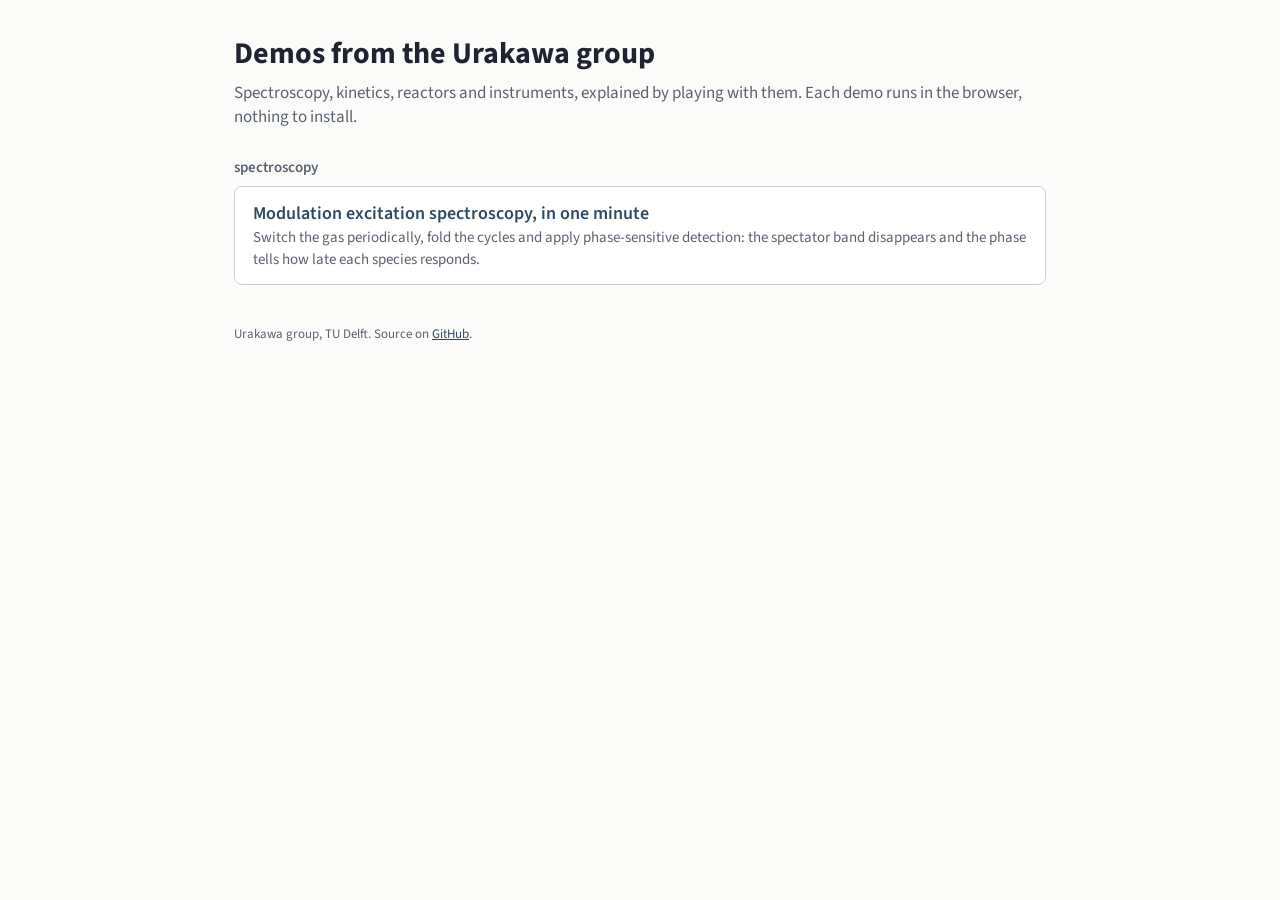
==== index.html @ b90eadd0 "Add spectroscopy/mes demo, landing page and bundled Source Sans 3" ====
<!DOCTYPE html>
<!-- Landing page of web-site-demos: one entry per demo, grouped by field. -->
<html lang="en">
<head>
<meta charset="utf-8">
<meta name="viewport" content="width=device-width, initial-scale=1">
<title>Urakawa group demos</title>
<link rel="stylesheet" href="assets/fonts/source-sans-3/source-sans-3.css">
<style>
  :root { --ink: #1f2430; --soft: #5b6270; --line: #c9ccd2; --bg: #fbfbf9; --panel: #ffffff; --accent: #2e4a62; }
  * { box-sizing: border-box; }
  body { margin: 0; background: var(--bg); color: var(--ink); font-family: 'Source Sans 3', Arial, sans-serif; }
  main { max-width: 860px; margin: 0 auto; padding: 32px 24px 48px; }
  h1 { font-size: 30px; margin: 0 0 6px; font-weight: 700; }
  .lead { margin: 0 0 28px; color: var(--soft); font-size: 17px; }
  h2 { font-size: 15px; font-weight: 600; color: var(--soft); text-transform: lowercase; margin: 24px 0 8px; }
  a.demo { display: block; padding: 14px 18px; background: var(--panel); border: 1px solid var(--line); border-radius: 8px; color: inherit; text-decoration: none; }
  a.demo:hover { border-color: var(--accent); }
  a.demo b { display: block; font-size: 18px; font-weight: 600; color: var(--accent); }
  a.demo span { font-size: 15px; color: var(--soft); }
  footer { margin-top: 40px; font-size: 13px; color: var(--soft); }
  footer a { color: var(--accent); }
</style>
</head>
<body>
<main>
  <h1>Demos from the Urakawa group</h1>
  <p class="lead">Spectroscopy, kinetics, reactors and instruments, explained by playing with them. Each demo runs in the browser, nothing to install.</p>

  <h2>spectroscopy</h2>
  <a class="demo" href="demos/spectroscopy/mes/index.html">
    <b>Modulation excitation spectroscopy, in one minute</b>
    <span>Switch the gas periodically, fold the cycles and apply phase-sensitive detection: the spectator band disappears and the phase tells how late each species responds.</span>
  </a>

  <footer>Urakawa group, TU Delft. Source on <a href="https://github.com/urakawa-group/web-site-demos">GitHub</a>.</footer>
</main>
</body>
</html>
---- assets/fonts/source-sans-3/source-sans-3.css ----
/* Source Sans 3, served from this repository (no Google Fonts).
 * Files: @fontsource/source-sans-3 5.3.1, latin and greek subsets.
 * Licence: SIL Open Font License 1.1, see OFL.txt. */

@font-face {
  font-family: 'Source Sans 3';
  font-style: normal;
  font-weight: 400;
  font-display: swap;
  src: url(./source-sans-3-latin-400-normal.woff2) format('woff2');
  unicode-range: U+0000-00FF,U+0131,U+0152-0153,U+02BB-02BC,U+02C6,U+02DA,U+02DC,U+0304,U+0308,U+0329,U+2000-206F,U+20AC,U+2122,U+2191,U+2193,U+2212,U+2215,U+FEFF,U+FFFD;
}

@font-face {
  font-family: 'Source Sans 3';
  font-style: normal;
  font-weight: 400;
  font-display: swap;
  src: url(./source-sans-3-greek-400-normal.woff2) format('woff2');
  unicode-range: U+0370-0377,U+037A-037F,U+0384-038A,U+038C,U+038E-03A1,U+03A3-03FF;
}

@font-face {
  font-family: 'Source Sans 3';
  font-style: normal;
  font-weight: 600;
  font-display: swap;
  src: url(./source-sans-3-latin-600-normal.woff2) format('woff2');
  unicode-range: U+0000-00FF,U+0131,U+0152-0153,U+02BB-02BC,U+02C6,U+02DA,U+02DC,U+0304,U+0308,U+0329,U+2000-206F,U+20AC,U+2122,U+2191,U+2193,U+2212,U+2215,U+FEFF,U+FFFD;
}

@font-face {
  font-family: 'Source Sans 3';
  font-style: normal;
  font-weight: 600;
  font-display: swap;
  src: url(./source-sans-3-greek-600-normal.woff2) format('woff2');
  unicode-range: U+0370-0377,U+037A-037F,U+0384-038A,U+038C,U+038E-03A1,U+03A3-03FF;
}

@font-face {
  font-family: 'Source Sans 3';
  font-style: normal;
  font-weight: 700;
  font-display: swap;
  src: url(./source-sans-3-latin-700-normal.woff2) format('woff2');
  unicode-range: U+0000-00FF,U+0131,U+0152-0153,U+02BB-02BC,U+02C6,U+02DA,U+02DC,U+0304,U+0308,U+0329,U+2000-206F,U+20AC,U+2122,U+2191,U+2193,U+2212,U+2215,U+FEFF,U+FFFD;
}

@font-face {
  font-family: 'Source Sans 3';
  font-style: normal;
  font-weight: 700;
  font-display: swap;
  src: url(./source-sans-3-greek-700-normal.woff2) format('woff2');
  unicode-range: U+0370-0377,U+037A-037F,U+0384-038A,U+038C,U+038E-03A1,U+03A3-03FF;
}

@font-face {
  font-family: 'Source Sans 3';
  font-style: italic;
  font-weight: 400;
  font-display: swap;
  src: url(./source-sans-3-latin-400-italic.woff2) format('woff2');
  unicode-range: U+0000-00FF,U+0131,U+0152-0153,U+02BB-02BC,U+02C6,U+02DA,U+02DC,U+0304,U+0308,U+0329,U+2000-206F,U+20AC,U+2122,U+2191,U+2193,U+2212,U+2215,U+FEFF,U+FFFD;
}

@font-face {
  font-family: 'Source Sans 3';
  font-style: italic;
  font-weight: 400;
  font-display: swap;
  src: url(./source-sans-3-greek-400-italic.woff2) format('woff2');
  unicode-range: U+0370-0377,U+037A-037F,U+0384-038A,U+038C,U+038E-03A1,U+03A3-03FF;
}
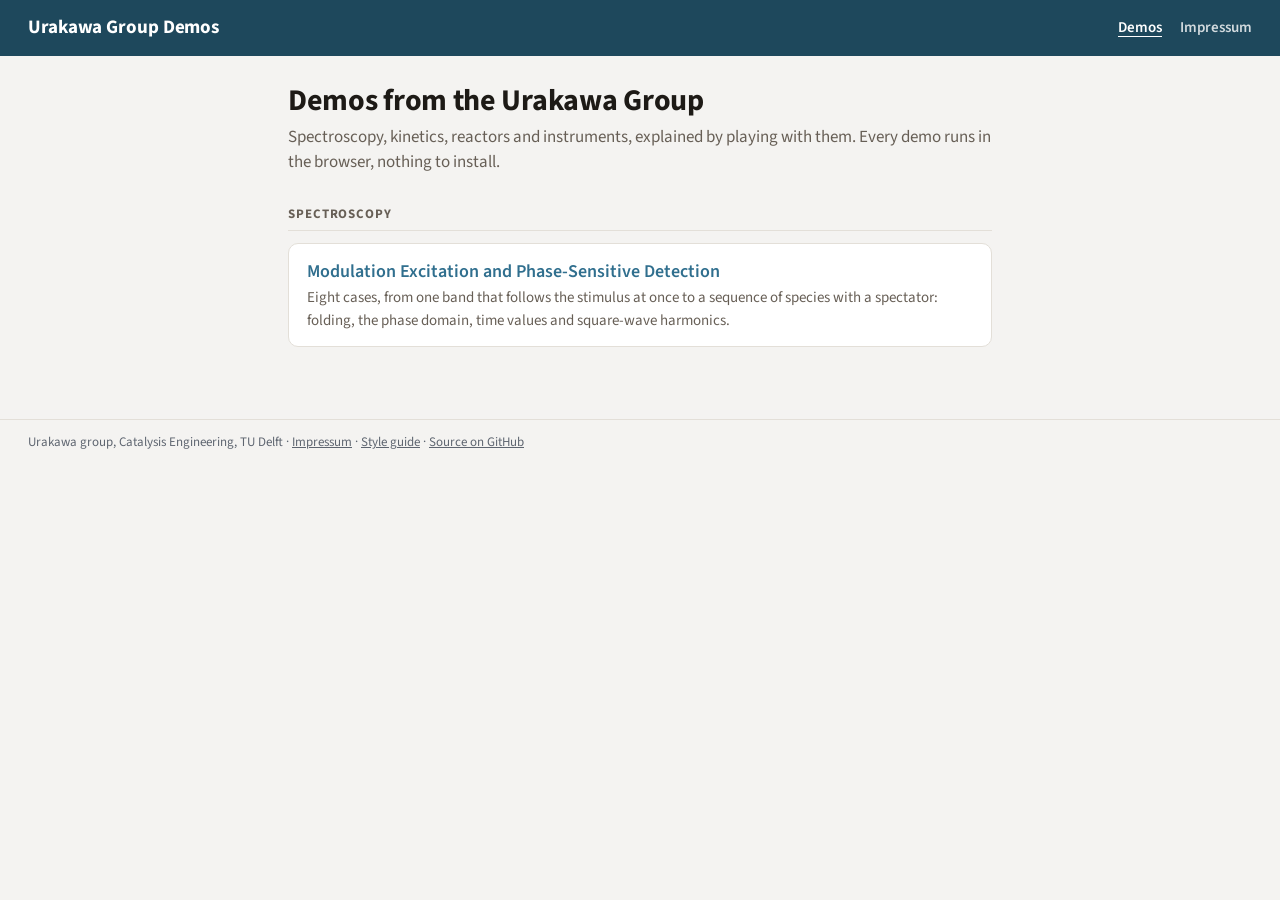
==== commit 546e6eff: "mes-psd: one page, eight cases; design tokens, style guide, two views, Impressum, references from .b" ====
--- a/index.html
+++ b/index.html
@@ -1,39 +1,28 @@
 <!DOCTYPE html>
-<!-- Landing page of web-site-demos: one entry per demo, grouped by field. -->
+<!-- Landing page of web-site-demos: one card per demo, grouped by field. -->
 <html lang="en">
 <head>
 <meta charset="utf-8">
 <meta name="viewport" content="width=device-width, initial-scale=1">
-<title>Urakawa group demos</title>
-<link rel="stylesheet" href="assets/fonts/source-sans-3/source-sans-3.css">
-<style>
-  :root { --ink: #1f2430; --soft: #5b6270; --line: #c9ccd2; --bg: #fbfbf9; --panel: #ffffff; --accent: #2e4a62; }
-  * { box-sizing: border-box; }
-  body { margin: 0; background: var(--bg); color: var(--ink); font-family: 'Source Sans 3', Arial, sans-serif; }
-  main { max-width: 860px; margin: 0 auto; padding: 32px 24px 48px; }
-  h1 { font-size: 30px; margin: 0 0 6px; font-weight: 700; }
-  .lead { margin: 0 0 28px; color: var(--soft); font-size: 17px; }
-  h2 { font-size: 15px; font-weight: 600; color: var(--soft); text-transform: lowercase; margin: 24px 0 8px; }
-  a.demo { display: block; padding: 14px 18px; background: var(--panel); border: 1px solid var(--line); border-radius: 8px; color: inherit; text-decoration: none; }
-  a.demo:hover { border-color: var(--accent); }
-  a.demo b { display: block; font-size: 18px; font-weight: 600; color: var(--accent); }
-  a.demo span { font-size: 15px; color: var(--soft); }
-  footer { margin-top: 40px; font-size: 13px; color: var(--soft); }
-  footer a { color: var(--accent); }
-</style>
+<title>Urakawa Group Demos</title>
+<link rel="stylesheet" href="assets/site.css">
 </head>
 <body>
-<main>
-  <h1>Demos from the Urakawa group</h1>
-  <p class="lead">Spectroscopy, kinetics, reactors and instruments, explained by playing with them. Each demo runs in the browser, nothing to install.</p>
+<main class="page">
+  <h1>Demos from the Urakawa Group</h1>
+  <p class="lead">Spectroscopy, kinetics, reactors and instruments, explained by playing with them. Every demo runs in the browser, nothing to install.</p>
 
-  <h2>spectroscopy</h2>
-  <a class="demo" href="demos/spectroscopy/mes/index.html">
-    <b>Modulation excitation spectroscopy, in one minute</b>
-    <span>Switch the gas periodically, fold the cycles and apply phase-sensitive detection: the spectator band disappears and the phase tells how late each species responds.</span>
-  </a>
-
-  <footer>Urakawa group, TU Delft. Source on <a href="https://github.com/urakawa-group/web-site-demos">GitHub</a>.</footer>
+  <h2>Spectroscopy</h2>
+  <div class="cards">
+    <a class="card" href="demos/spectroscopy/mes-psd/index.html">
+      <span class="card-title">Modulation Excitation and Phase-Sensitive Detection</span>
+      <span class="card-desc">Eight cases, from one band that follows the stimulus at once to a sequence of species with a spectator: folding, the phase domain, time values and square-wave harmonics.</span>
+    </a>
+  </div>
 </main>
+<script type="module">
+  import { initShell } from './assets/shell.js';
+  initShell({ page: 'demos' });
+</script>
 </body>
 </html>
--- a/assets/site.css
+++ b/assets/site.css
@@ -0,0 +1,194 @@
+/* Site styles. Every colour, size and weight comes from a token in tokens.js
+   (written into :root by installTokens). No literal colour or font size below
+   this line; a layout length is fine. */
+
+@import url('fonts/source-sans-3/source-sans-3.css');
+
+* { box-sizing: border-box; }
+html, body { margin: 0; }
+body {
+  background: var(--surface-page);
+  font-family: var(--font-sans);
+  font-size: var(--t-body-size);
+  color: var(--t-body-color);
+  line-height: var(--t-body-lh);
+  -webkit-text-size-adjust: 100%;
+}
+a { color: var(--accent); }
+a:hover { color: var(--accent-strong); }
+code { font-family: var(--t-code-ff); font-size: var(--t-code-size); color: var(--t-code-color); }
+
+/* type roles as classes, for markup that is not a heading */
+.note { font-size: var(--t-footer-size); color: var(--t-footer-color); margin-top: var(--space-3); }
+.t-lead { font-size: var(--t-lead-size); color: var(--t-lead-color); line-height: var(--t-lead-lh); }
+
+/* ---------- header and footer ---------- */
+.site-header {
+  background: var(--accent-strong);
+  color: var(--on-accent);
+  display: flex; align-items: center; gap: var(--space-4);
+  padding: 0 var(--space-5); min-height: 56px;
+}
+.site-header .wordmark {
+  font-size: var(--t-wordmark-size); font-weight: var(--t-wordmark-weight); color: var(--t-wordmark-color);
+  letter-spacing: var(--t-wordmark-ls); text-decoration: none; margin-right: auto;
+}
+.site-header nav { display: flex; gap: var(--space-4); align-items: center; }
+.site-header nav a {
+  font-size: var(--t-nav-size); font-weight: var(--t-nav-weight); color: var(--t-nav-color);
+  text-decoration: none; opacity: 0.8;
+}
+.site-header nav a:hover, .site-header nav a[aria-current] { opacity: 1; text-decoration: underline; text-underline-offset: 4px; }
+
+.view-switch { display: inline-flex; border: 1px solid var(--on-accent); border-radius: var(--radius-sm); overflow: hidden; }
+.view-switch button {
+  font: inherit; font-size: var(--t-nav-size); font-weight: var(--t-nav-weight);
+  background: transparent; color: var(--on-accent); border: 0; padding: 4px 12px; cursor: pointer; min-height: 30px;
+}
+.view-switch button[aria-pressed="true"] { background: var(--on-accent); color: var(--accent-strong); }
+
+.site-footer {
+  font-size: var(--t-footer-size); color: var(--t-footer-color);
+  max-width: 1280px; margin: var(--space-6) auto 0; padding: var(--space-3) var(--space-5) var(--space-5);
+  border-top: 1px solid var(--line-soft);
+}
+.site-footer a { color: inherit; }
+
+/* ---------- page layout ---------- */
+.page { max-width: 760px; margin: 0 auto; padding: var(--space-5); }
+.page-wide { max-width: 1280px; margin: 0 auto; padding: var(--space-5); }
+h1, .page-title {
+  font-size: var(--t-page-title-size); font-weight: var(--t-page-title-weight); color: var(--t-page-title-color);
+  line-height: var(--t-page-title-lh); letter-spacing: var(--t-page-title-ls); margin: 0 0 6px;
+}
+.lead { font-size: var(--t-lead-size); color: var(--t-lead-color); line-height: var(--t-lead-lh); margin: 0 0 var(--space-5); max-width: 760px; }
+h2, .section-head {
+  font-size: var(--t-section-head-size); font-weight: var(--t-section-head-weight); color: var(--t-section-head-color);
+  text-transform: var(--t-section-head-tt); letter-spacing: var(--t-section-head-ls);
+  margin: var(--space-5) 0 var(--space-3); padding-bottom: 6px; border-bottom: 1px solid var(--line-soft);
+}
+p { margin: 0 0 var(--space-3); }
+
+/* key/value grid (Impressum) */
+.info-grid { display: grid; grid-template-columns: 160px 1fr; gap: 6px var(--space-4); }
+.info-grid .k { font-size: var(--t-label-size); font-weight: var(--t-label-weight); color: var(--t-label-color); }
+[data-w="compact"] .info-grid { grid-template-columns: 1fr; gap: 0; }
+[data-w="compact"] .info-grid .k { margin-top: var(--space-2); }
+
+/* cards */
+.cards { display: grid; gap: var(--space-3); }
+a.card {
+  display: block; background: var(--surface); border: 1px solid var(--line-soft); border-radius: var(--radius-lg);
+  padding: 14px 18px; color: inherit; text-decoration: none;
+}
+a.card:hover { border-color: var(--accent); box-shadow: var(--shadow-card); }
+a.card .card-title { display: block; font-size: var(--t-card-title-size); font-weight: var(--t-card-title-weight); color: var(--t-card-title-color); }
+a.card .card-desc { display: block; font-size: var(--t-card-desc-size); color: var(--t-card-desc-color); line-height: var(--t-card-desc-lh); }
+
+/* ---------- citations ---------- */
+sup.cite { font-size: var(--t-cite-sup-size); font-weight: var(--t-cite-sup-weight); line-height: 0; }
+sup.cite a { color: var(--t-cite-sup-color); text-decoration: none; }
+sup.cite a:hover { text-decoration: underline; }
+ol.refs {
+  list-style: none; margin: var(--space-3) 0 0; padding: var(--space-2) var(--space-3);
+  background: var(--ref-surface); border: 1px solid var(--ref-border); border-radius: var(--radius);
+}
+ol.refs li { display: grid; grid-template-columns: 26px 1fr; padding: 8px 0 8px 10px; border-left: 3px solid var(--ref-accent); margin: 6px 0; }
+ol.refs li:target { background: var(--surface); }
+ol.refs .n { font-size: var(--t-cite-sup-size); font-weight: var(--t-cite-sup-weight); color: var(--t-cite-sup-color); padding-top: 2px; }
+ol.refs .short { font-size: var(--t-ref-short-size); font-weight: var(--t-ref-short-weight); color: var(--t-ref-short-color); display: block; }
+ol.refs .full { font-size: var(--t-ref-full-size); color: var(--t-ref-full-color); line-height: var(--t-ref-full-lh); display: block; }
+ol.refs .loc { font-size: var(--t-ref-loc-size); color: var(--t-ref-loc-color); font-style: var(--t-ref-loc-fs); display: block; }
+
+/* ---------- demo: controls ---------- */
+.case-picker { display: flex; flex-wrap: wrap; gap: var(--space-2); margin: 0 0 var(--space-3); }
+.case-picker button, .btn {
+  font: inherit; font-size: var(--t-button-size); font-weight: var(--t-button-weight); color: var(--t-button-color);
+  background: var(--surface); border: 1px solid var(--line); border-radius: var(--radius-sm);
+  padding: 6px 12px; min-height: 34px; cursor: pointer;
+}
+.case-picker button:hover, .btn:hover { background: var(--surface-hover); }
+.case-picker button[aria-pressed="true"] { background: var(--accent-tint); border-color: var(--accent); color: var(--accent); }
+.case-picker .n { color: var(--ink-300); margin-right: 6px; font-weight: var(--t-control-weight); }
+.btn.primary { background: var(--accent); border-color: var(--accent); color: var(--on-accent); }
+.btn.primary:hover { background: var(--accent-strong); }
+
+.controls {
+  display: flex; flex-wrap: wrap; align-items: flex-end; gap: var(--space-3) var(--space-4);
+  background: var(--surface); border: 1px solid var(--line-soft); border-radius: var(--radius);
+  padding: var(--space-3) var(--space-4);
+}
+.ctl { display: flex; flex-direction: column; gap: var(--space-1); font-size: var(--t-control-size); color: var(--t-control-color); min-width: 160px; }
+.ctl b { font-weight: var(--t-control-value-weight); color: var(--t-control-value-color); }
+.ctl input[type=range] { width: 180px; accent-color: var(--accent); }
+.ctl select { font: inherit; font-size: var(--t-control-size); color: var(--t-control-value-color); padding: 4px 6px; border: 1px solid var(--line); border-radius: var(--radius-sm); background: var(--surface); min-height: 30px; }
+.ctl.check { flex-direction: row; align-items: center; gap: var(--space-2); min-width: 0; }
+.seg { display: inline-flex; border: 1px solid var(--line); border-radius: var(--radius-sm); overflow: hidden; }
+.seg button { font: inherit; font-size: var(--t-control-size); color: var(--t-control-color); background: var(--surface); border: 0; border-left: 1px solid var(--line); padding: 4px 10px; min-height: 30px; cursor: pointer; }
+.seg button:first-child { border-left: 0; }
+.seg button[aria-pressed="true"] { background: var(--accent-tint); color: var(--accent); font-weight: var(--t-control-value-weight); }
+.ctl-actions { display: flex; gap: var(--space-2); margin-left: auto; }
+[data-w="compact"] .ctl-actions { margin-left: 0; }
+
+/* ---------- demo: panels ---------- */
+.grid { display: grid; grid-template-columns: 1fr 1fr; gap: var(--space-3); margin-top: var(--space-3); }
+[data-w="compact"] .grid { grid-template-columns: 1fr; }
+.panel { background: var(--surface); border: 1px solid var(--line-soft); border-radius: var(--radius); padding: var(--space-3) var(--space-3) var(--space-2); min-width: 0; }
+.panel h3 { font-size: var(--t-panel-title-size); font-weight: var(--t-panel-title-weight); color: var(--t-panel-title-color); margin: 0 0 2px; }
+.panel .sub { font-size: var(--t-panel-sub-size); color: var(--t-panel-sub-color); line-height: var(--t-panel-sub-lh); margin: 0 0 6px; min-height: 19px; }
+.panel canvas { display: block; width: 100%; height: var(--chart-h); }
+[data-w="compact"] .panel canvas { height: var(--chart-h-compact); }
+.legend { display: flex; flex-wrap: wrap; gap: 4px 16px; font-size: var(--t-panel-sub-size); color: var(--t-panel-sub-color); padding: 4px 0 2px; }
+.legend span::before { content: ''; display: inline-block; width: 18px; height: 0; border-top: 2.5px solid var(--c); vertical-align: middle; margin-right: 6px; }
+.legend span.dashed::before { border-top-style: dashed; }
+
+table.readout { border-collapse: collapse; font-size: var(--t-table-size); color: var(--t-table-color); margin-top: var(--space-3); background: var(--surface); }
+table.readout th { font-size: var(--t-table-head-size); font-weight: var(--t-table-head-weight); color: var(--t-table-head-color); text-align: right; }
+table.readout th:first-child, table.readout td:first-child { text-align: left; }
+table.readout th, table.readout td { padding: 5px 12px; border-bottom: 1px solid var(--line-soft); text-align: right; font-variant-numeric: tabular-nums; }
+.readout-wrap { overflow-x: auto; }
+
+.explain { display: grid; grid-template-columns: minmax(0, 760px) minmax(0, 1fr); gap: var(--space-5); margin-top: var(--space-5); }
+[data-w="compact"] .explain, [data-w="mid"] .explain { grid-template-columns: 1fr; }
+.formula { font-size: var(--t-lead-size); color: var(--ink-900); background: var(--surface); border: 1px solid var(--line-soft); border-radius: var(--radius); padding: var(--space-2) var(--space-3); margin: 0 0 var(--space-3); overflow-x: auto; }
+.formula i { font-style: italic; }
+
+/* ---------- presentation view: zoom plus the subtractions in tokens.js ---------- */
+html[data-view="presentation"] .site-header,
+html[data-view="presentation"] .site-footer,
+html[data-view="presentation"] .lead,
+html[data-view="presentation"] .explain { display: none; }
+.present-bar { display: none; }
+html[data-view="presentation"] .present-bar {
+  display: flex; gap: var(--space-2); align-items: center; position: fixed; right: 10px; bottom: 10px; z-index: 10;
+  background: var(--surface); border: 1px solid var(--line); border-radius: var(--radius-sm); padding: 4px 6px;
+  font-size: var(--t-control-size); color: var(--t-control-color); opacity: 0.25; transition: opacity 0.2s;
+}
+html[data-view="presentation"] .present-bar:hover { opacity: 1; }
+
+/* ---------- style guide ---------- */
+.sg-section { max-width: 1100px; }
+.sg-note { color: var(--ink-500); max-width: 760px; }
+.sg-h3 { font-size: var(--t-panel-title-size); font-weight: var(--t-panel-title-weight); color: var(--t-panel-title-color); margin: var(--space-4) 0 var(--space-2); }
+.sg-rules li { margin-bottom: var(--space-2); max-width: 900px; }
+.sg-swatches { display: grid; grid-template-columns: repeat(auto-fill, minmax(250px, 1fr)); gap: var(--space-3); }
+.sg-swatch { display: grid; grid-template-columns: 44px 1fr; grid-template-rows: auto auto auto; column-gap: var(--space-3); background: var(--surface); border: 1px solid var(--line-soft); border-radius: var(--radius); padding: var(--space-2); }
+.sg-swatch .chip { grid-row: 1 / 4; width: 44px; height: 44px; border-radius: var(--radius-sm); border: 1px solid var(--line-soft); }
+.sg-swatch .val, .sg-type .val { font-family: var(--font-mono); font-size: var(--t-code-size); color: var(--ink-300); }
+.sg-swatch .use, .sg-type .use { font-size: var(--t-panel-sub-size); color: var(--ink-500); line-height: var(--t-panel-sub-lh); }
+.sg-scheme { display: inline-grid; gap: 4px; background: var(--surface); border: 1px solid var(--line-soft); border-radius: var(--radius); padding: var(--space-3); }
+.sg-scheme .row { display: grid; grid-template-columns: 70px repeat(5, 54px); gap: 4px; align-items: center; }
+.sg-scheme .row .chip { height: 26px; border-radius: var(--radius-sm); }
+.sg-scheme .row.head span { font-size: var(--t-tick-size); color: var(--ink-300); text-align: center; }
+.sg-specimen { background: var(--surface); border: 1px solid var(--line-soft); border-radius: var(--radius); padding: var(--space-3) var(--space-4); font-size: calc(var(--t-lead-size) * 1.3); color: var(--ink-900); line-height: var(--t-body-lh); }
+table.sg-type { border-collapse: collapse; width: 100%; background: var(--surface); }
+table.sg-type td { padding: 8px 12px; border-bottom: 1px solid var(--line-soft); vertical-align: middle; }
+table.sg-type td:first-child { width: 34%; }
+table.sg-type td:nth-child(2) { width: 22%; }
+.sg-chart { display: grid; grid-template-columns: minmax(0, 1fr) minmax(0, 1fr); gap: var(--space-4); align-items: start; }
+[data-w="compact"] .sg-chart, [data-w="mid"] .sg-chart { grid-template-columns: 1fr; }
+
+/* compact shell: the header keeps one line, the view switch goes (nobody presents from a phone) */
+.site-header .wordmark { white-space: nowrap; }
+[data-w="compact"] .site-header { padding: 0 var(--space-3); gap: var(--space-3); }
+[data-w="compact"] .site-header .view-switch { display: none; }
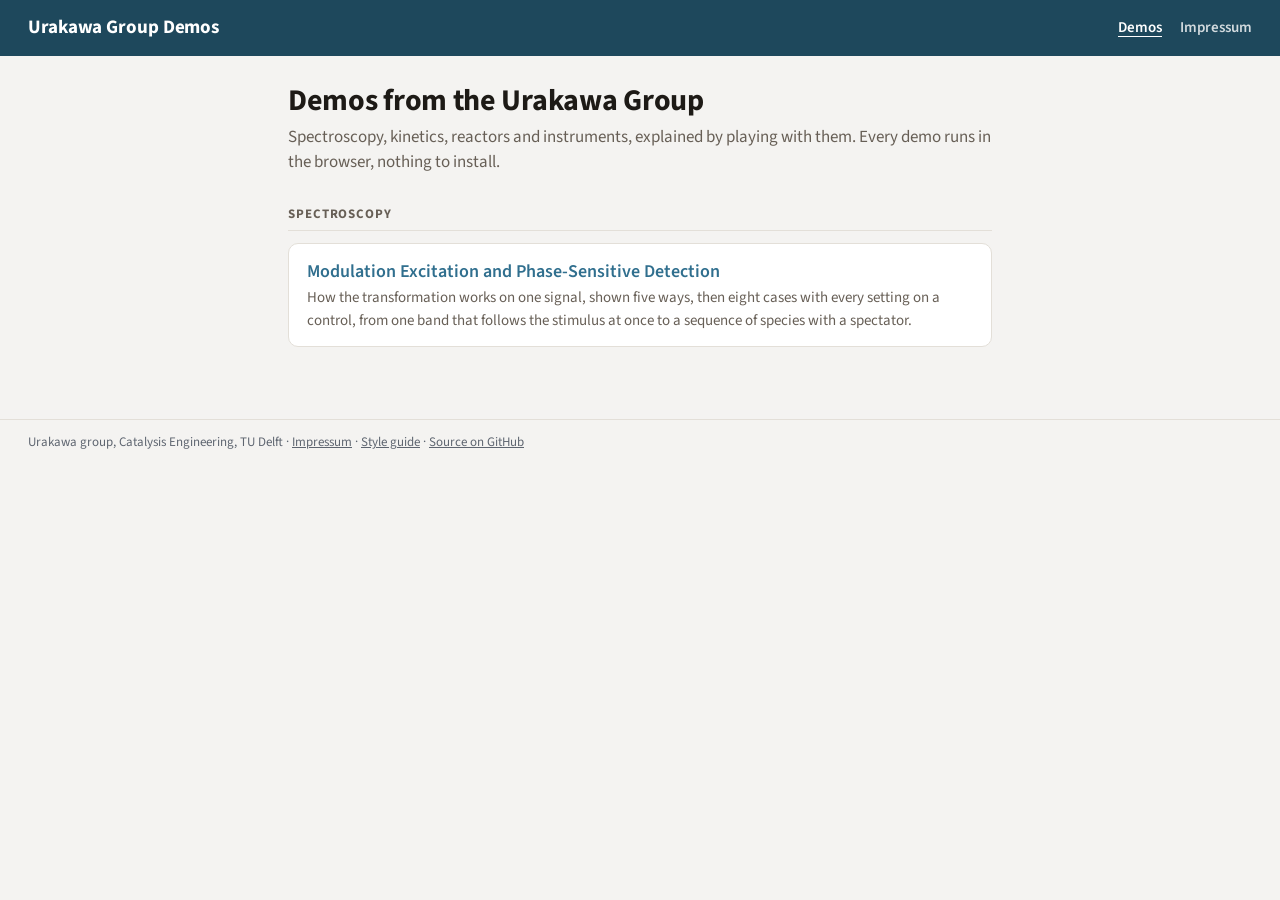
==== commit f71521d2: "Update card description for modulation excitation demo to clarify signal transformation details" ====
--- a/index.html
+++ b/index.html
@@ -16,7 +16,7 @@
   <div class="cards">
     <a class="card" href="demos/spectroscopy/mes-psd/index.html">
       <span class="card-title">Modulation Excitation and Phase-Sensitive Detection</span>
-      <span class="card-desc">Eight cases, from one band that follows the stimulus at once to a sequence of species with a spectator: folding, the phase domain, time values and square-wave harmonics.</span>
+      <span class="card-desc">How the transformation works on one signal, shown five ways, then eight cases with every setting on a control, from one band that follows the stimulus at once to a sequence of species with a spectator.</span>
     </a>
   </div>
 </main>
--- a/assets/site.css
+++ b/assets/site.css
@@ -49,7 +49,7 @@
 
 .site-footer {
   font-size: var(--t-footer-size); color: var(--t-footer-color);
-  max-width: 1280px; margin: var(--space-6) auto 0; padding: var(--space-3) var(--space-5) var(--space-5);
+  max-width: 1760px; margin: var(--space-6) auto 0; padding: var(--space-3) var(--space-5) var(--space-5);
   border-top: 1px solid var(--line-soft);
 }
 .site-footer a { color: inherit; }
@@ -57,6 +57,7 @@
 /* ---------- page layout ---------- */
 .page { max-width: 760px; margin: 0 auto; padding: var(--space-5); }
 .page-wide { max-width: 1280px; margin: 0 auto; padding: var(--space-5); }
+.page-demo { max-width: 1760px; margin: 0 auto; padding: var(--space-5); }
 h1, .page-title {
   font-size: var(--t-page-title-size); font-weight: var(--t-page-title-weight); color: var(--t-page-title-color);
   line-height: var(--t-page-title-lh); letter-spacing: var(--t-page-title-ls); margin: 0 0 6px;
@@ -99,6 +100,62 @@
 ol.refs .short { font-size: var(--t-ref-short-size); font-weight: var(--t-ref-short-weight); color: var(--t-ref-short-color); display: block; }
 ol.refs .full { font-size: var(--t-ref-full-size); color: var(--t-ref-full-color); line-height: var(--t-ref-full-lh); display: block; }
 ol.refs .loc { font-size: var(--t-ref-loc-size); color: var(--t-ref-loc-color); font-style: var(--t-ref-loc-fs); display: block; }
+
+/* ---------- demo: head with the case selector ---------- */
+.demo-head { display: grid; grid-template-columns: 2fr 1fr; gap: var(--space-5); align-items: start; margin-bottom: var(--space-3); }
+.demo-head .lead { margin-bottom: 0; }
+[data-w="compact"] .demo-head { grid-template-columns: 1fr; gap: var(--space-3); }
+.case-select { position: relative; display: flex; flex-direction: column; gap: var(--space-1); padding-top: 4px; }
+.case-select-label { font-size: var(--t-control-size); color: var(--t-control-color); }
+#caseBtn {
+  font: inherit; font-size: var(--t-case-current-size); font-weight: var(--t-case-current-weight); color: var(--t-case-current-color);
+  display: flex; align-items: center; gap: var(--space-2); width: 100%; text-align: left;
+  background: var(--accent-tint); border: 1px solid var(--accent); border-radius: var(--radius-sm);
+  padding: 8px 12px; min-height: 44px; cursor: pointer;
+}
+#caseBtn .caret { margin-left: auto; color: var(--accent); }
+#caseBtn .n, #caseMenu .n { color: var(--ink-300); font-weight: var(--t-control-weight); min-width: 1.2em; }
+#caseMenu {
+  position: absolute; top: 100%; left: 0; right: 0; z-index: 20; margin: 4px 0 0; padding: 4px 0; list-style: none;
+  background: var(--surface); border: 1px solid var(--line); border-radius: var(--radius-sm); box-shadow: var(--shadow-menu);
+}
+#caseMenu li {
+  display: flex; gap: var(--space-2); padding: 8px 12px; cursor: pointer;
+  font-size: var(--t-button-size); font-weight: var(--t-button-weight); color: var(--t-button-color);
+}
+#caseMenu li:hover, #caseMenu li:focus { background: var(--surface-hover); outline: none; }
+#caseMenu li[aria-selected="true"] { color: var(--accent); background: var(--accent-tint); }
+
+/* breadcrumb above the title of a demo sub-page */
+.crumbs { font-size: var(--t-control-size); color: var(--t-control-color); margin: 0 0 var(--space-1); }
+.crumbs a { text-decoration: none; }
+.crumbs a:hover { text-decoration: underline; }
+
+/* a case is a snapshot of settings: mark it once a setting differs */
+.case-actions { display: flex; gap: var(--space-2); }
+.case-actions .btn { flex: 1; }
+.case-actions .btn:disabled { opacity: 0.45; cursor: default; }
+#caseBtn .changed-mark { display: none; font-size: var(--t-control-size); font-weight: var(--t-control-weight); color: var(--ink-500); border: 1px solid var(--line); border-radius: var(--radius-sm); padding: 0 6px; }
+.case-select.changed #caseBtn .changed-mark { display: inline; }
+
+/* species editor: one row per species */
+.species-panel { background: var(--surface); border: 1px solid var(--line-soft); border-radius: var(--radius); padding: var(--space-2) var(--space-4) var(--space-3); margin-top: var(--space-3); }
+.species-head { display: flex; align-items: center; justify-content: space-between; font-size: var(--t-control-size); color: var(--t-control-color); margin-bottom: var(--space-1); }
+.sp-row { display: flex; flex-wrap: wrap; align-items: flex-end; gap: var(--space-2) var(--space-4); padding: var(--space-2) 0; border-top: 1px solid var(--line-soft); }
+.sp-row .ctl { min-width: 0; }
+.sp-row .ctl input[type=range] { width: 150px; }
+.sp-name { display: flex; align-items: center; gap: var(--space-2); min-width: 170px; }
+.sp-swatch { display: inline-block; width: 18px; height: 0; border-top: 3px solid var(--c); }
+.sp-swatch.dashed { border-top-style: dashed; }
+.sp-name input, .ctl.num input {
+  font: inherit; font-size: var(--t-control-size); color: var(--t-control-value-color);
+  border: 1px solid var(--line); border-radius: var(--radius-sm); background: var(--surface); padding: 4px 6px; min-height: 30px;
+}
+.sp-name input { width: 140px; color: var(--c); font-weight: var(--t-control-value-weight); }
+.ctl.num input { width: 84px; font-variant-numeric: tabular-nums; }
+.ctl.num input:disabled, .sp-row input:disabled + span, .sp-row select:disabled { opacity: 0.45; }
+.sp-remove { margin-left: auto; min-width: 34px; }
+[data-w="compact"] .sp-remove { margin-left: 0; }
 
 /* ---------- demo: controls ---------- */
 .case-picker { display: flex; flex-wrap: wrap; gap: var(--space-2); margin: 0 0 var(--space-3); }
@@ -133,6 +190,14 @@
 /* ---------- demo: panels ---------- */
 .grid { display: grid; grid-template-columns: 1fr 1fr; gap: var(--space-3); margin-top: var(--space-3); }
 [data-w="compact"] .grid { grid-template-columns: 1fr; }
+.grid.three { grid-template-columns: repeat(3, minmax(0, 1fr)); }
+[data-w="mid"] .grid.three { grid-template-columns: 1fr 1fr; }
+[data-w="compact"] .grid.three { grid-template-columns: 1fr; }
+.page-demo > h2 { margin-top: var(--space-5); }
+.ctl-group { display: contents; }
+.inline-ctl { display: inline-flex; align-items: center; gap: var(--space-2); }
+.inline-ctl b { font-weight: var(--t-control-value-weight); color: var(--t-control-value-color); }
+.inline-ctl input[type=range] { width: 160px; accent-color: var(--accent); }
 .panel { background: var(--surface); border: 1px solid var(--line-soft); border-radius: var(--radius); padding: var(--space-3) var(--space-3) var(--space-2); min-width: 0; }
 .panel h3 { font-size: var(--t-panel-title-size); font-weight: var(--t-panel-title-weight); color: var(--t-panel-title-color); margin: 0 0 2px; }
 .panel .sub { font-size: var(--t-panel-sub-size); color: var(--t-panel-sub-color); line-height: var(--t-panel-sub-lh); margin: 0 0 6px; min-height: 19px; }
@@ -148,16 +213,31 @@
 table.readout th, table.readout td { padding: 5px 12px; border-bottom: 1px solid var(--line-soft); text-align: right; font-variant-numeric: tabular-nums; }
 .readout-wrap { overflow-x: auto; }
 
-.explain { display: grid; grid-template-columns: minmax(0, 760px) minmax(0, 1fr); gap: var(--space-5); margin-top: var(--space-5); }
-[data-w="compact"] .explain, [data-w="mid"] .explain { grid-template-columns: 1fr; }
-.formula { font-size: var(--t-lead-size); color: var(--ink-900); background: var(--surface); border: 1px solid var(--line-soft); border-radius: var(--radius); padding: var(--space-2) var(--space-3); margin: 0 0 var(--space-3); overflow-x: auto; }
-.formula i { font-style: italic; }
+.explain { display: grid; grid-template-columns: minmax(0, 760px) minmax(0, 1fr); gap: var(--space-6); margin-top: var(--space-5); }
+[data-w="compact"] .explain, [data-w="mid"] .explain { grid-template-columns: 1fr; gap: 0; }
+.refs-section { margin-top: var(--space-5); }
+
+/* equation callouts: header, the equation, what it does, its symbols */
+.eq-callout { background: var(--surface); border: 1px solid var(--line-soft); border-left: 3px solid var(--accent); border-radius: var(--radius); padding: var(--space-3) var(--space-4); margin: 0 0 var(--space-3); }
+.eq-head { font-size: var(--t-panel-title-size); font-weight: var(--t-panel-title-weight); color: var(--t-panel-title-color); margin-bottom: var(--space-2); }
+.eq-math { font-size: var(--t-formula-size); color: var(--t-formula-color); line-height: var(--t-formula-lh); white-space: nowrap; overflow-x: auto; padding: var(--space-2) 0; }
+.eq-text { font-size: var(--t-panel-sub-size); color: var(--t-panel-sub-color); line-height: var(--t-panel-sub-lh); margin: var(--space-2) 0; }
+.eq-symbols { display: grid; grid-template-columns: max-content 1fr; gap: 3px var(--space-3); margin: 0; padding-top: var(--space-2); border-top: 1px solid var(--line-soft); font-size: var(--t-panel-sub-size); line-height: var(--t-panel-sub-lh); }
+.eq-symbols dt { color: var(--ink-900); }
+.eq-symbols dd { margin: 0; color: var(--t-panel-sub-color); }
+.frac { display: inline-flex; flex-direction: column; vertical-align: middle; text-align: center; margin: 0 0.15em; line-height: 1.25; }
+.frac .num { padding: 0 0.2em 1px; border-bottom: 1px solid currentColor; }
+.frac .den { padding: 1px 0.2em 0; }
+.int { display: inline-flex; align-items: center; font-size: 1.5em; line-height: 1; margin: 0 0.12em; }
+.int .lims { display: inline-flex; flex-direction: column; justify-content: space-between; font-size: 0.55em; height: 2.3em; margin-left: 0.15em; line-height: 1; }
 
 /* ---------- presentation view: zoom plus the subtractions in tokens.js ---------- */
 html[data-view="presentation"] .site-header,
 html[data-view="presentation"] .site-footer,
 html[data-view="presentation"] .lead,
-html[data-view="presentation"] .explain { display: none; }
+html[data-view="presentation"] .explain,
+html[data-view="presentation"] .refs-section,
+html[data-view="presentation"] .crumbs { display: none; }
 .present-bar { display: none; }
 html[data-view="presentation"] .present-bar {
   display: flex; gap: var(--space-2); align-items: center; position: fixed; right: 10px; bottom: 10px; z-index: 10;
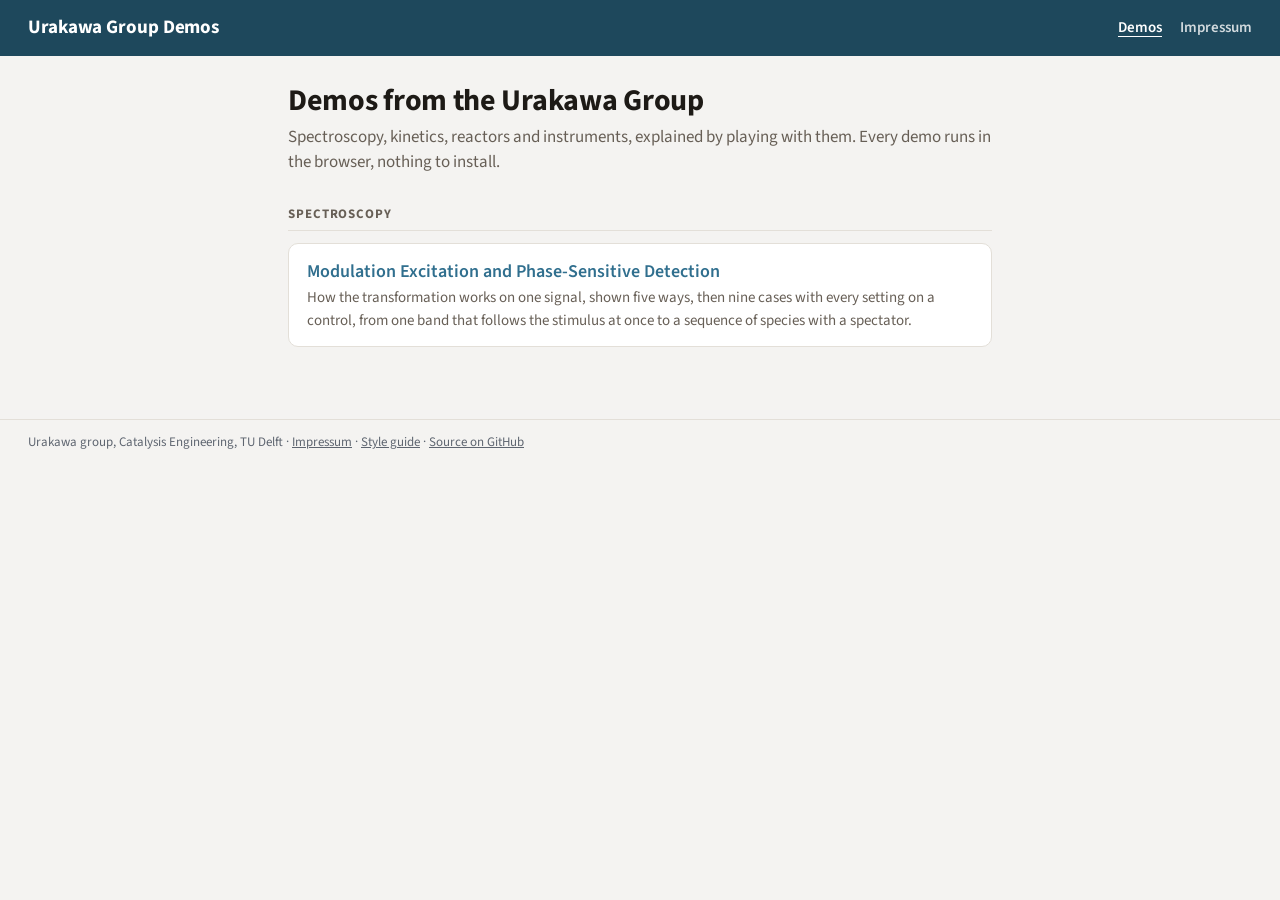
==== commit c8f8d561: "feat: add support for duty cycle in modulation cases - Introduced a new parameter `duty` to define t" ====
--- a/index.html
+++ b/index.html
@@ -16,7 +16,7 @@
   <div class="cards">
     <a class="card" href="demos/spectroscopy/mes-psd/index.html">
       <span class="card-title">Modulation Excitation and Phase-Sensitive Detection</span>
-      <span class="card-desc">How the transformation works on one signal, shown five ways, then eight cases with every setting on a control, from one band that follows the stimulus at once to a sequence of species with a spectator.</span>
+      <span class="card-desc">How the transformation works on one signal, shown five ways, then nine cases with every setting on a control, from one band that follows the stimulus at once to a sequence of species with a spectator.</span>
     </a>
   </div>
 </main>
--- a/assets/site.css
+++ b/assets/site.css
@@ -131,31 +131,236 @@
 .crumbs a { text-decoration: none; }
 .crumbs a:hover { text-decoration: underline; }
 
-/* a case is a snapshot of settings: mark it once a setting differs */
-.case-actions { display: flex; gap: var(--space-2); }
-.case-actions .btn { flex: 1; }
-.case-actions .btn:disabled { opacity: 0.45; cursor: default; }
-#caseBtn .changed-mark { display: none; font-size: var(--t-control-size); font-weight: var(--t-control-weight); color: var(--ink-500); border: 1px solid var(--line); border-radius: var(--radius-sm); padding: 0 6px; }
-.case-select.changed #caseBtn .changed-mark { display: inline; }
-
-/* species editor: one row per species */
-.species-panel { background: var(--surface); border: 1px solid var(--line-soft); border-radius: var(--radius); padding: var(--space-2) var(--space-4) var(--space-3); margin-top: var(--space-3); }
-.species-head { display: flex; align-items: center; justify-content: space-between; font-size: var(--t-control-size); color: var(--t-control-color); margin-bottom: var(--space-1); }
-.sp-row { display: flex; flex-wrap: wrap; align-items: flex-end; gap: var(--space-2) var(--space-4); padding: var(--space-2) 0; border-top: 1px solid var(--line-soft); }
-.sp-row .ctl { min-width: 0; }
-.sp-row .ctl input[type=range] { width: 150px; }
-.sp-name { display: flex; align-items: center; gap: var(--space-2); min-width: 170px; }
-.sp-swatch { display: inline-block; width: 18px; height: 0; border-top: 3px solid var(--c); }
+/* ---------- workbench: an app layout under the site header ----------
+   Full-height panels flush with the window edges, settings left and values
+   right, both collapsible. The centre scrolls on its own: first the stage
+   (title and plots, sized to the window), then the text. Nothing in it
+   changes size when a setting changes: subtitles and legends keep a fixed
+   height, so the plots never jump. */
+.page-wb { margin: 0; }
+body.wb-locked { overflow: hidden; }
+.workbench { position: relative; display: grid; grid-template-columns: 360px minmax(0, 1fr) 360px; align-items: stretch; }
+.workbench.left-closed { grid-template-columns: 44px minmax(0, 1fr) 360px; }
+.workbench.right-closed { grid-template-columns: 360px minmax(0, 1fr) 0; }
+.workbench.left-closed.right-closed { grid-template-columns: 44px minmax(0, 1fr) 0; }
+.wb-side {
+  background: var(--surface); padding: var(--space-3) var(--space-4); overflow-y: auto; min-height: 0;
+  display: flex; flex-direction: column; gap: var(--space-3); scrollbar-gutter: stable;
+}
+.side-open { display: flex; flex-direction: column; gap: var(--space-3); }
+.wb-left { border-right: 1px solid var(--line-soft); }
+.wb-right { border-left: 1px solid var(--line-soft); padding-left: var(--space-3); padding-right: var(--space-3); scrollbar-gutter: auto; }
+.right-closed .wb-right { display: none; }
+.left-closed .wb-left { padding: var(--space-2) 6px; overflow: visible; align-items: center; scrollbar-gutter: auto; }
+.left-closed .side-open { display: none; }
+.side-head { display: flex; align-items: center; justify-content: space-between; gap: var(--space-2); }
+.side-toggle {
+  font: inherit; font-size: var(--t-control-size); color: var(--ink-300); background: none;
+  border: 1px solid var(--line); border-radius: var(--radius-sm); padding: 2px 8px; cursor: pointer; align-self: flex-end;
+}
+.side-toggle:hover { background: var(--surface-hover); color: var(--ink-700); }
+.left-closed .side-toggle { align-self: center; padding: 2px 0; width: 30px; }
+.right-tab {
+  position: absolute; right: 0; top: var(--space-3); z-index: 5;
+  font: inherit; font-size: var(--t-control-size); color: var(--accent); background: var(--surface);
+  border: 1px solid var(--line); border-right: 0; border-radius: var(--radius-sm) 0 0 var(--radius-sm); padding: 4px 8px; cursor: pointer;
+}
+.right-tab:hover { background: var(--accent-tint); }
+.side-note { font-size: var(--t-footer-size); color: var(--t-footer-color); line-height: var(--t-panel-sub-lh); margin: 0; }
+
+.wb-main { min-height: 0; min-width: 0; overflow-y: auto; overscroll-behavior: contain; }
+.wb-side { overscroll-behavior: contain; }
+.wb-stage { display: flex; flex-direction: column; padding: var(--space-3) var(--space-4) var(--space-4); }
+.wb-below { padding: 0 var(--space-4); }
+.wb-below .explain { margin-top: var(--space-2); grid-template-columns: minmax(0, 1fr) minmax(0, 1fr); gap: var(--space-5); }
+[data-w="mid"] .wb-below .explain, [data-w="compact"] .wb-below .explain { grid-template-columns: 1fr; }
+.wb-below .site-footer { margin-top: var(--space-6); padding-left: 0; padding-right: 0; }
+.wb-head { flex: none; margin-bottom: var(--space-3); }
+.wb-head h1 { margin-bottom: 2px; }
+.wb-head .lead { margin-bottom: 0; }
+.wb-center { flex: 1 1 0; display: grid; grid-template-columns: 1fr 1fr; grid-template-rows: 1fr 1fr; gap: var(--space-3); min-height: 0; }
+.wb-center .panel { display: flex; flex-direction: column; min-height: 0; }
+.wb-center .panel canvas { flex: 1 1 0; min-height: 0; height: auto; }
+/* fixed heights: two lines of subtitle, one of legend, whatever they hold */
+.wb-center .panel .sub { flex: none; height: calc(2 * var(--t-panel-sub-lh) * 1em); overflow: hidden; }
+.sub-row { display: flex; align-items: flex-start; gap: var(--space-3); flex: none; }
+.wb-center .panel .sub-row .sub, .sub-row .sub { flex: 1 1 0; min-width: 0; }
+.phi-field { flex: none; white-space: nowrap; color: var(--data-highlight); font-weight: var(--t-control-value-weight); font-size: var(--t-panel-sub-size); }
+[data-w="wide"] .phi-field { font-size: calc(var(--t-panel-sub-size) * var(--wb-text-scale)); }
+.phi-field input {
+  font: inherit; color: inherit; width: 3.2em; text-align: right; font-variant-numeric: tabular-nums;
+  border: 1px solid var(--line); border-radius: var(--radius-sm); background: var(--surface); padding: 0 4px; margin: 0 1px;
+}
+.phi-field input:focus { outline: none; border-color: var(--data-highlight); }
+.phi-field input.preview { border-style: dashed; }
+.wb-center .panel h3 { flex: none; white-space: nowrap; overflow: hidden; text-overflow: ellipsis; }
+.wb-center .legend { flex: none; height: 2.9em; overflow: hidden; align-content: flex-start; }
+.wb-center .legend span { flex: none; white-space: nowrap; }
+/* the centre's text at the workbench scale, on a wide screen */
+[data-w="wide"] .wb-center .panel h3 { font-size: calc(var(--t-panel-title-size) * var(--wb-text-scale)); }
+[data-w="wide"] .wb-center .panel .sub,
+[data-w="wide"] .wb-center .legend { font-size: calc(var(--t-panel-sub-size) * var(--wb-text-scale)); }
+
+/* narrower than wide: the page scrolls as usual; head and plots, then settings, then values */
+[data-w="mid"] .workbench, [data-w="compact"] .workbench { grid-template-columns: 1fr; height: auto; }
+[data-w="mid"] .wb-main, [data-w="compact"] .wb-main { order: 0; overflow: visible; }
+[data-w="mid"] .wb-left, [data-w="compact"] .wb-left { order: 1; border-right: 0; border-top: 1px solid var(--line-soft); }
+[data-w="mid"] .wb-right, [data-w="compact"] .wb-right { order: 2; border-left: 0; border-top: 1px solid var(--line-soft); display: flex; }
+[data-w="mid"] .wb-below, [data-w="compact"] .wb-below { order: 3; }
+[data-w="mid"] .side-toggle, [data-w="compact"] .side-toggle, [data-w="mid"] .right-tab, [data-w="compact"] .right-tab { display: none; }
+[data-w="mid"] .left-closed .side-open, [data-w="compact"] .left-closed .side-open { display: flex; }
+[data-w="mid"] .rail, [data-w="compact"] .rail { display: none; }
+[data-w="mid"] .wb-center, [data-w="compact"] .wb-center { flex: none; }
+[data-w="mid"] .wb-center .panel canvas { flex: none; height: var(--chart-h); }
+[data-w="compact"] .wb-center { grid-template-columns: 1fr; grid-template-rows: none; }
+[data-w="compact"] .wb-center .panel canvas { flex: none; height: var(--chart-h-compact); }
+[data-w="mid"] .wb-side, [data-w="compact"] .wb-side { overflow: visible; }
+[data-w="mid"] .side-open { display: grid; grid-template-columns: repeat(2, minmax(0, 1fr)); align-items: start; }
+[data-w="mid"] .side-open > .sgroup:first-child { grid-column: 1 / -1; }
+[data-w="mid"] .side-open > .sgroup:last-child { grid-column: 1 / -1; }
+[data-w="mid"] #species { display: grid; grid-template-columns: repeat(2, minmax(0, 1fr)); }
+.ctl .seg { align-self: flex-start; }
+
+/* the rail: quick switches while the settings are collapsed, as in IR-bands */
+.rail { display: flex; flex-direction: column; align-items: center; gap: 5px; }
+.rail-btn {
+  width: 30px; height: 28px; padding: 0; display: flex; align-items: center; justify-content: center;
+  font: inherit; font-size: var(--t-control-size); font-weight: var(--t-control-value-weight); line-height: 1;
+  color: var(--ink-300); background: none; border: 1px solid var(--line); border-radius: var(--radius-sm); cursor: pointer;
+}
+.rail-btn:hover { background: var(--surface-hover); color: var(--ink-700); }
+.rail-btn.on { background: var(--accent-tint); border-color: var(--accent); color: var(--accent); }
+.rail-btn:disabled { opacity: 0.4; cursor: default; }
+.rail-btn[data-r^="sp:"] { border-left: 3px solid var(--c); }
+.rail-btn[data-r^="sp:"].on { color: var(--c); background: var(--surface); border-color: var(--c); }
+.rail-btn.refused { border-color: var(--data-on); }
+.rail-rule { width: 30px; margin: 4px 0; border: 0; border-top: 2px solid var(--line-soft); }
+.rail-wrap { position: relative; }
+.fly {
+  position: absolute; left: 36px; top: -4px; z-index: 40; min-width: 170px;
+  background: var(--surface); border: 1px solid var(--line); border-radius: var(--radius-sm); box-shadow: var(--shadow-menu); padding-bottom: 3px;
+}
+.fly-title { padding: 6px 10px 5px; border-bottom: 1px solid var(--line-soft); margin-bottom: 3px; font-size: var(--t-control-size); font-weight: var(--t-control-value-weight); color: var(--ink-700); white-space: nowrap; }
+.fly-item {
+  display: block; width: 100%; padding: 5px 10px; text-align: left; white-space: nowrap; cursor: pointer;
+  font: inherit; font-size: var(--t-control-size); color: var(--t-control-color); background: none; border: 0;
+}
+.fly-item:hover { background: var(--surface-hover); }
+.fly-item.fly-on { color: var(--accent); font-weight: var(--t-control-value-weight); background: var(--accent-tint); }
+
+/* the values in the right panel, as a table */
+table.readout.side { margin-top: 0; width: 100%; font-size: var(--t-table-size); }
+table.readout.side th, table.readout.side td { padding: 4px 3px; white-space: nowrap; }
+table.readout.side th { vertical-align: bottom; line-height: 1.15; }
+table.readout.side td:first-child { font-weight: var(--t-control-value-weight); max-width: 58px; overflow: hidden; text-overflow: ellipsis; }
+.th-sub { font-weight: var(--t-control-weight); color: var(--ink-300); font-size: var(--t-footer-size); }
+
+/* a group of the left panel: its heading folds it, as in IR-bands. Open, the
+   heading is the section head; folded, a step lighter, with what the group is
+   set to at the right. The case group's heading also carries "changed" and
+   the button that collapses the whole panel. */
+.sgroup { display: flex; flex-direction: column; gap: var(--space-2); padding-top: var(--space-2); border-top: 1px solid var(--line-soft); }
+.sgroup:first-child { border-top: 0; padding-top: 0; }
+.sg-head { display: flex; align-items: center; gap: var(--space-2); min-height: 28px; }
+.sg-toggle {
+  flex: 1; min-width: 0; display: flex; align-items: baseline; gap: var(--space-2); padding: 0; background: none; border: 0; cursor: pointer; text-align: left;
+  font: inherit; font-size: var(--t-section-head-size); font-weight: var(--t-section-head-weight); color: var(--t-section-head-color);
+  text-transform: var(--t-section-head-tt); letter-spacing: var(--t-section-head-ls);
+}
+.sg-toggle:hover .sg-name { color: var(--ink-900); }
+.sg-sum { display: none; margin-left: auto; min-width: 0; overflow: hidden; text-overflow: ellipsis; white-space: nowrap;
+  text-transform: none; letter-spacing: 0; font-size: var(--t-control-size); font-weight: var(--t-control-weight); color: var(--ink-300); }
+.sgroup.closed .sg-name { color: var(--ink-300); }
+.sgroup.closed .sg-sum { display: inline; }
+.sgroup.closed .sg-body { display: none; }
+.sg-body { display: flex; flex-direction: column; gap: var(--space-2); }
+.sg-head .side-toggle { align-self: center; }
+.side-group { display: flex; flex-direction: column; gap: var(--space-2); padding-top: var(--space-2); border-top: 1px solid var(--line-soft); }
+.side-title { font-size: var(--t-section-head-size); font-weight: var(--t-section-head-weight); color: var(--t-section-head-color); text-transform: var(--t-section-head-tt); letter-spacing: var(--t-section-head-ls); }
+.wb-side .ctl { min-width: 0; }
+.wb-side .ctl input[type=range] { width: 100%; }
+.wb-side .btn { align-self: flex-start; }
+
+/* the case selector in the sidebar; a case is a set of values, marked once one differs */
+.wb-side .case-select { padding-top: 0; }
+#resetCase { align-self: stretch; }
+#resetCase:disabled { opacity: 0.45; cursor: default; }
+#caseBtn { min-height: 64px; }
+.case-select-label { display: flex; justify-content: space-between; align-items: baseline; }
+.changed-mark { visibility: hidden; font-size: var(--t-control-size); font-weight: var(--t-control-weight); color: var(--ink-500); border: 1px solid var(--line); border-radius: var(--radius-sm); padding: 0 6px; }
+.changed .changed-mark { visibility: visible; }
+
+/* a value control: label, typed number, unit, ↺ back to the case; the slider under it */
+.vctl .vlab { display: flex; align-items: center; gap: var(--space-1); }
+.vctl .val {
+  font: inherit; font-size: var(--t-control-size); font-weight: var(--t-control-value-weight); color: var(--t-control-value-color);
+  width: 64px; margin-left: auto; text-align: right; font-variant-numeric: tabular-nums;
+  border: 1px solid transparent; border-radius: var(--radius-sm); background: transparent; padding: 1px 4px;
+}
+.vctl .val:hover, .vctl .val:focus { border-color: var(--line); background: var(--surface); outline: none; }
+.vctl .vunit { color: var(--t-control-color); min-width: 2.2em; }
+.rst {
+  font: inherit; font-size: var(--t-control-size); color: var(--accent); background: var(--accent-tint);
+  border: 1px solid var(--accent); border-radius: var(--radius-sm); padding: 0 5px; line-height: 1.4; cursor: pointer;
+}
+.rst[hidden] { display: inline-block; visibility: hidden; }
+
+/* species slots: one card each, on/off first */
+#species { display: flex; flex-direction: column; gap: var(--space-2); }
+.sp-card { border: 1px solid var(--line-soft); border-left: 3px solid var(--c); border-radius: var(--radius-sm); padding: var(--space-2); }
+.sp-card.off { opacity: 0.55; border-left-color: var(--line); }
+.sp-card.off:hover, .sp-card.off:focus-within { opacity: 0.85; }
+.sp-card.refused { border-color: var(--data-on); }
+.sp-top { display: flex; align-items: center; gap: var(--space-2); }
+.sp-top input[type=text] {
+  flex: 1; min-width: 0; font: inherit; font-size: var(--t-control-size); font-weight: var(--t-control-value-weight); color: var(--c);
+  border: 1px solid transparent; border-radius: var(--radius-sm); background: transparent; padding: 2px 4px;
+}
+.sp-top input[type=text]:hover, .sp-top input[type=text]:focus { border-color: var(--line); outline: none; }
+.sp-swatch { display: inline-block; width: 16px; height: 0; border-top: 3px solid var(--c); }
 .sp-swatch.dashed { border-top-style: dashed; }
-.sp-name input, .ctl.num input {
-  font: inherit; font-size: var(--t-control-size); color: var(--t-control-value-color);
-  border: 1px solid var(--line); border-radius: var(--radius-sm); background: var(--surface); padding: 4px 6px; min-height: 30px;
-}
-.sp-name input { width: 140px; color: var(--c); font-weight: var(--t-control-value-weight); }
-.ctl.num input { width: 84px; font-variant-numeric: tabular-nums; }
-.ctl.num input:disabled, .sp-row input:disabled + span, .sp-row select:disabled { opacity: 0.45; }
-.sp-remove { margin-left: auto; min-width: 34px; }
-[data-w="compact"] .sp-remove { margin-left: 0; }
+.sp-fold { font: inherit; font-size: var(--t-control-size); color: var(--ink-300); background: none; border: 0; padding: 0 4px; cursor: pointer; line-height: 1; }
+.sp-fold:hover { color: var(--ink-900); }
+.sp-card.folded .sp-body { display: none; }
+.sp-card.folded { cursor: pointer; }
+.sp-card.folded:hover { background: var(--surface-hover); }
+.sp-label { flex: 1; min-width: 0; padding: 3px 5px; overflow: hidden; text-overflow: ellipsis; white-space: nowrap;
+  font-size: var(--t-control-size); font-weight: var(--t-control-value-weight); color: var(--c); }
+.sp-top .sp-x { font: inherit; font-size: var(--t-control-size); color: var(--ink-500); background: none; border: 1px solid var(--line); border-radius: var(--radius-sm); padding: 0 6px; line-height: 1.4; cursor: pointer; }
+.sp-top .sp-x:hover { background: var(--surface-hover); color: var(--ink-900); }
+.sp-note { margin: 0; font-size: var(--t-footer-size); color: var(--t-footer-color); line-height: var(--t-panel-sub-lh); }
+.sp-body { display: grid; grid-template-columns: repeat(4, minmax(0, 1fr)); gap: var(--space-2); margin-top: var(--space-2); align-items: end; }
+.sp-body .wide { grid-column: 1 / -1; }
+.sp-body .check { grid-column: 1 / -1; }
+.sp-body select { width: 100%; }
+.ctl.num input {
+  font: inherit; font-size: var(--t-control-size); color: var(--t-control-value-color); width: 100%;
+  border: 1px solid var(--line); border-radius: var(--radius-sm); background: var(--surface); padding: 3px 5px; min-height: 28px; font-variant-numeric: tabular-nums;
+}
+.ctl.num input:disabled, .sp-body input:disabled + span, .sp-body select:disabled, .seg button:disabled { opacity: 0.45; }
+.ctl.num input#period { width: 90px; }
+
+/* an on/off switch */
+.switch { position: relative; display: inline-block; width: 30px; height: 17px; flex: none; cursor: pointer; }
+.switch input { position: absolute; opacity: 0; width: 100%; height: 100%; margin: 0; cursor: pointer; }
+.switch span { position: absolute; inset: 0; background: var(--line); border-radius: 9px; transition: background 0.15s; pointer-events: none; }
+.switch span::after { content: ''; position: absolute; left: 2px; top: 2px; width: 13px; height: 13px; border-radius: 50%; background: var(--surface); transition: left 0.15s; }
+.switch input:checked + span { background: var(--accent); }
+.switch input:checked + span::after { left: 15px; }
+.switch input:focus-visible + span { outline: 2px solid var(--accent); outline-offset: 2px; }
+
+/* a canvas that answers the pointer */
+canvas.interactive { touch-action: none; }
+
+/* tooltip: a case's text, or what a point in the phase domain means */
+.tip {
+  position: fixed; z-index: 30; max-width: 380px; pointer-events: none;
+  background: var(--surface); border: 1px solid var(--line); border-radius: var(--radius-sm); box-shadow: var(--shadow-menu);
+  padding: var(--space-2) var(--space-3); font-size: var(--t-panel-sub-size); color: var(--t-body-color); line-height: var(--t-panel-sub-lh);
+}
+.tip p { margin: var(--space-1) 0 0; }
+.tip-title { font-size: var(--t-panel-title-size); font-weight: var(--t-panel-title-weight); color: var(--t-panel-title-color); }
+.tip-hint { color: var(--ink-300); font-size: var(--t-footer-size); }
 
 /* ---------- demo: controls ---------- */
 .case-picker { display: flex; flex-wrap: wrap; gap: var(--space-2); margin: 0 0 var(--space-3); }
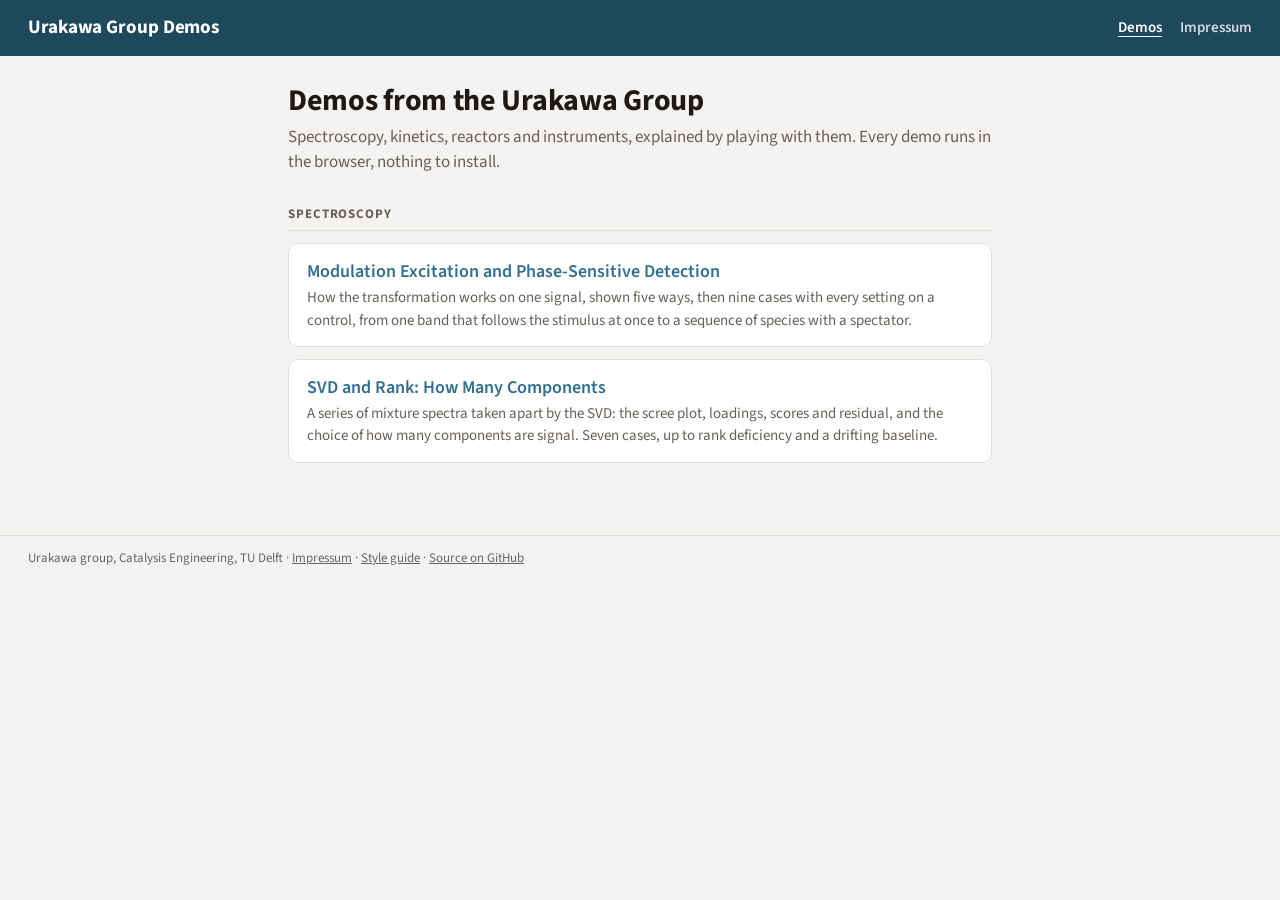
==== commit 5ed71460: "Add new demo link for SVD and Rank analysis; update references with new articles - Added a new demo " ====
--- a/index.html
+++ b/index.html
@@ -18,6 +18,10 @@
       <span class="card-title">Modulation Excitation and Phase-Sensitive Detection</span>
       <span class="card-desc">How the transformation works on one signal, shown five ways, then nine cases with every setting on a control, from one band that follows the stimulus at once to a sequence of species with a spectator.</span>
     </a>
+    <a class="card" href="demos/spectroscopy/svd-rank/index.html">
+      <span class="card-title">SVD and Rank: How Many Components</span>
+      <span class="card-desc">A series of mixture spectra taken apart by the SVD: the scree plot, loadings, scores and residual, and the choice of how many components are signal. Seven cases, up to rank deficiency and a drifting baseline.</span>
+    </a>
   </div>
 </main>
 <script type="module">
--- a/assets/site.css
+++ b/assets/site.css
@@ -185,8 +185,10 @@
 .wb-center .panel .sub { flex: none; height: calc(2 * var(--t-panel-sub-lh) * 1em); overflow: hidden; }
 .sub-row { display: flex; align-items: flex-start; gap: var(--space-3); flex: none; }
 .wb-center .panel .sub-row .sub, .sub-row .sub { flex: 1 1 0; min-width: 0; }
-.phi-field { flex: none; white-space: nowrap; color: var(--data-highlight); font-weight: var(--t-control-value-weight); font-size: var(--t-panel-sub-size); }
+.phi-field { flex: none; white-space: nowrap; margin-right: var(--space-3); color: var(--data-highlight); font-weight: var(--t-control-value-weight); font-size: var(--t-panel-sub-size); }
 [data-w="wide"] .phi-field { font-size: calc(var(--t-panel-sub-size) * var(--wb-text-scale)); }
+.sub-row .view-seg { flex: none; margin-right: var(--space-3); }
+[data-w="wide"] .sub-row .view-seg button { font-size: calc(var(--t-control-size) * 1.2); }
 .phi-field input {
   font: inherit; color: inherit; width: 3.2em; text-align: right; font-variant-numeric: tabular-nums;
   border: 1px solid var(--line); border-radius: var(--radius-sm); background: var(--surface); padding: 0 4px; margin: 0 1px;
@@ -194,7 +196,7 @@
 .phi-field input:focus { outline: none; border-color: var(--data-highlight); }
 .phi-field input.preview { border-style: dashed; }
 .wb-center .panel h3 { flex: none; white-space: nowrap; overflow: hidden; text-overflow: ellipsis; }
-.wb-center .legend { flex: none; height: 2.9em; overflow: hidden; align-content: flex-start; }
+.wb-center .legend { flex: none; height: calc(3em + 10px); line-height: 1.5; overflow: hidden; align-content: flex-start; }
 .wb-center .legend span { flex: none; white-space: nowrap; }
 /* the centre's text at the workbench scale, on a wide screen */
 [data-w="wide"] .wb-center .panel h3 { font-size: calc(var(--t-panel-title-size) * var(--wb-text-scale)); }
@@ -274,6 +276,8 @@
 .sgroup.closed .sg-sum { display: inline; }
 .sgroup.closed .sg-body { display: none; }
 .sg-body { display: flex; flex-direction: column; gap: var(--space-2); }
+.check-row { display: flex; flex-wrap: wrap; gap: var(--space-2) var(--space-4); }
+.check-row input:disabled + span { opacity: 0.45; }
 .sg-head .side-toggle { align-self: center; }
 .side-group { display: flex; flex-direction: column; gap: var(--space-2); padding-top: var(--space-2); border-top: 1px solid var(--line-soft); }
 .side-title { font-size: var(--t-section-head-size); font-weight: var(--t-section-head-weight); color: var(--t-section-head-color); text-transform: var(--t-section-head-tt); letter-spacing: var(--t-section-head-ls); }
@@ -411,6 +415,14 @@
 .legend { display: flex; flex-wrap: wrap; gap: 4px 16px; font-size: var(--t-panel-sub-size); color: var(--t-panel-sub-color); padding: 4px 0 2px; }
 .legend span::before { content: ''; display: inline-block; width: 18px; height: 0; border-top: 2.5px solid var(--c); vertical-align: middle; margin-right: 6px; }
 .legend span.dashed::before { border-top-style: dashed; }
+/* legend marks beyond a line: the way the mark looks in the plot */
+.legend span.rb::before { border-top: 0; height: 3px; background: linear-gradient(90deg, var(--map-pos) 50%, var(--map-neg) 50%); }
+.legend span.bar::before { width: 10px; height: 10px; border: 0; background: var(--c); vertical-align: -1px; }
+.legend span.outline::before { width: 10px; height: 10px; border: 1px dashed var(--c); background: none; vertical-align: -1px; }
+.legend span.tick::before { width: 14px; border-top-width: 3px; }
+.legend span.dot::before { width: 9px; height: 9px; border: 0; border-radius: 50%; background: var(--c); vertical-align: 0; }
+.legend span.ring::before { width: 7px; height: 7px; border: 2px solid var(--c); border-radius: 50%; background: var(--surface); vertical-align: 0; }
+.legend span.area::before { width: 14px; height: 10px; border: 0; background: linear-gradient(90deg, var(--map-pos) 50%, var(--map-neg) 50%); opacity: 0.35; vertical-align: -1px; }
 
 table.readout { border-collapse: collapse; font-size: var(--t-table-size); color: var(--t-table-color); margin-top: var(--space-3); background: var(--surface); }
 table.readout th { font-size: var(--t-table-head-size); font-weight: var(--t-table-head-weight); color: var(--t-table-head-color); text-align: right; }
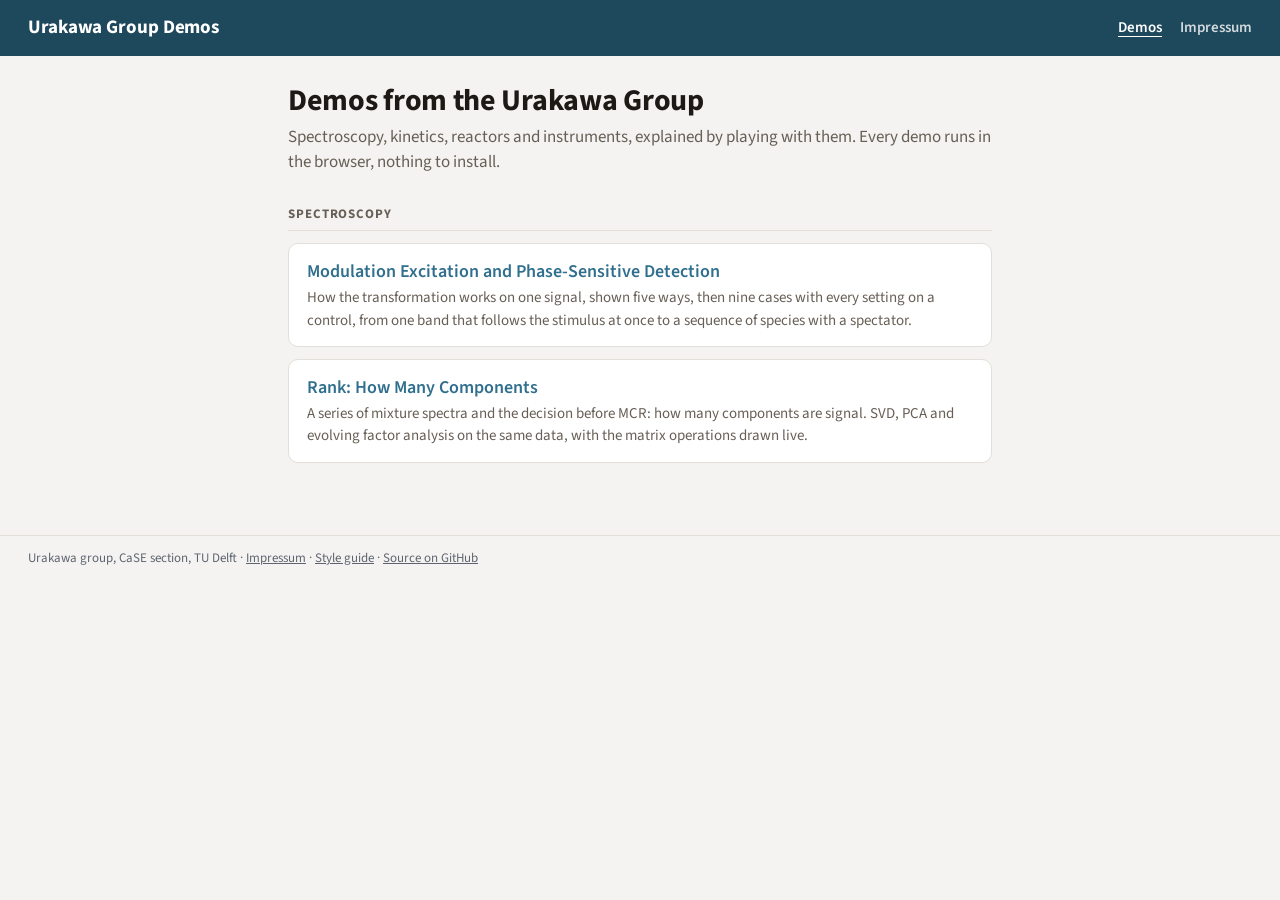
==== commit 0b9f7967: "feat: add SVD demo for analyzing mixture spectra and component determination - Introduced a new demo" ====
--- a/index.html
+++ b/index.html
@@ -18,9 +18,9 @@
       <span class="card-title">Modulation Excitation and Phase-Sensitive Detection</span>
       <span class="card-desc">How the transformation works on one signal, shown five ways, then nine cases with every setting on a control, from one band that follows the stimulus at once to a sequence of species with a spectator.</span>
     </a>
-    <a class="card" href="demos/spectroscopy/svd-rank/index.html">
-      <span class="card-title">SVD and Rank: How Many Components</span>
-      <span class="card-desc">A series of mixture spectra taken apart by the SVD: the scree plot, loadings, scores and residual, and the choice of how many components are signal. Seven cases, up to rank deficiency and a drifting baseline.</span>
+    <a class="card" href="demos/spectroscopy/rank/index.html">
+      <span class="card-title">Rank: How Many Components</span>
+      <span class="card-desc">A series of mixture spectra and the decision before MCR: how many components are signal. SVD, PCA and evolving factor analysis on the same data, with the matrix operations drawn live.</span>
     </a>
   </div>
 </main>
--- a/assets/site.css
+++ b/assets/site.css
@@ -196,7 +196,7 @@
 .phi-field input:focus { outline: none; border-color: var(--data-highlight); }
 .phi-field input.preview { border-style: dashed; }
 .wb-center .panel h3 { flex: none; white-space: nowrap; overflow: hidden; text-overflow: ellipsis; }
-.wb-center .legend { flex: none; height: calc(3em + 10px); line-height: 1.5; overflow: hidden; align-content: flex-start; }
+.wb-center .legend { flex: none; height: calc(var(--legend-lines, 2) * 1.5em + 10px); line-height: 1.5; overflow: hidden; align-content: flex-start; }
 .wb-center .legend span { flex: none; white-space: nowrap; }
 /* the centre's text at the workbench scale, on a wide screen */
 [data-w="wide"] .wb-center .panel h3 { font-size: calc(var(--t-panel-title-size) * var(--wb-text-scale)); }
